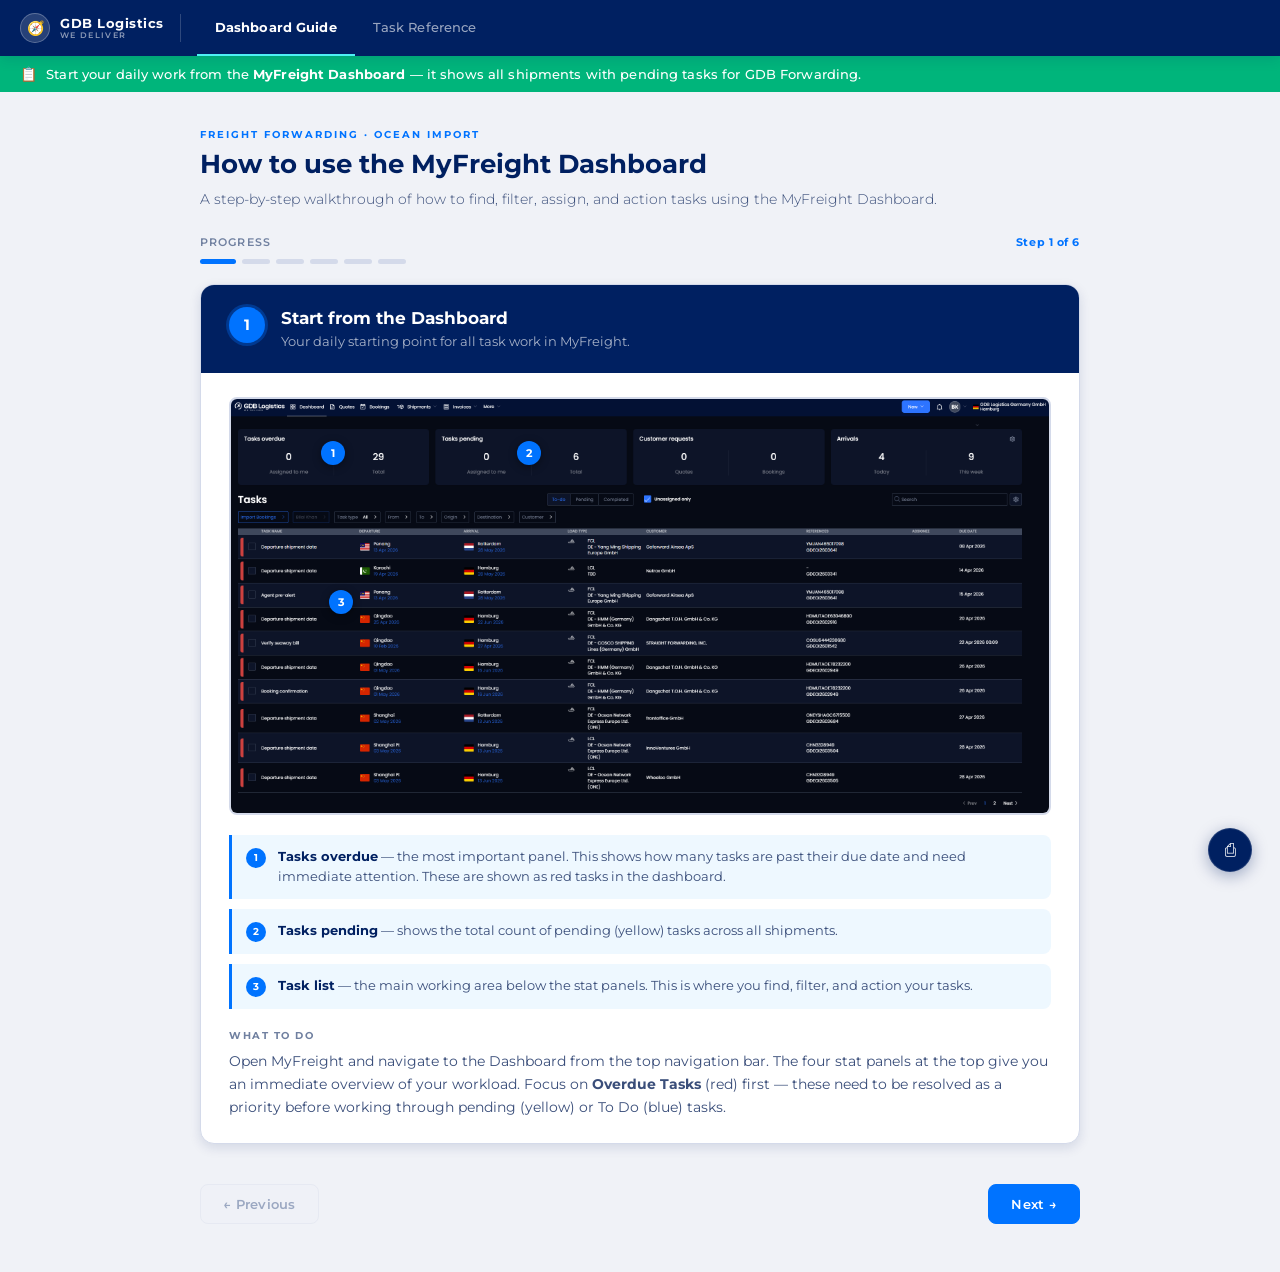
==== dashboard-guide.html @ f1d04373 "Add files via upload" ====
<!DOCTYPE html>
<html lang="en">
<head>
  <meta charset="UTF-8" />
  <meta name="viewport" content="width=device-width, initial-scale=1.0" />
  <title>MyFreight Dashboard Guide · GDB Logistics</title>
  <link rel="stylesheet" href="shared.css" />
  <link rel="stylesheet" href="dashboard-guide.css" />
</head>
<body>

  <!-- ── Topbar ─────────────────────────────────────────── -->
  <header class="topbar">
    <div class="topbar-brand">
      <div class="brand-compass" style="width:30px;height:30px;border-radius:50%;background:rgba(255,255,255,0.15);border:1px solid rgba(255,255,255,0.25);display:flex;align-items:center;justify-content:center;font-size:14px;flex-shrink:0;">🧭</div>
      <div>
        <div class="brand-name">GDB Logistics</div>
        <div class="brand-tagline">WE DELIVER</div>
      </div>
    </div>
    <div class="topbar-divider"></div>
    <nav class="topbar-nav">
      <a href="dashboard-guide.html" class="topbar-nav-item active">Dashboard Guide</a>
      <a href="task-reference-guide.html" class="topbar-nav-item">Task Reference</a>
    </nav>
  </header>

  <!-- ── Banner ────────────────────────────────────────── -->
  <div class="banner">
    <span class="banner-icon">📋</span>
    <span>Start your daily work from the <strong>MyFreight Dashboard</strong> — it shows all shipments with pending tasks for GDB Forwarding.</span>
  </div>

  <!-- ── Page header ───────────────────────────────────── -->
  <div class="page-header">
    <div class="eyebrow">Freight Forwarding · Ocean Import</div>
    <h1 class="page-title">How to use the MyFreight Dashboard</h1>
    <p class="page-subtitle">A step-by-step walkthrough of how to find, filter, assign, and action tasks using the MyFreight Dashboard.</p>
  </div>

  <!-- ── Progress bar ──────────────────────────────────── -->
  <div class="progress-wrap">
    <div class="progress-header">
      <span class="progress-label">Progress</span>
      <span class="step-counter" id="stepCounter">Step 1 of 6</span>
    </div>
    <div class="progress-dots" id="progressDots"></div>
  </div>

  <!-- ── Step container ────────────────────────────────── -->
  <div class="step-container" id="stepContainer"></div>

  <!-- ── Step navigation ───────────────────────────────── -->
  <div class="nav-row" id="navRow">
    <button class="nav-btn" id="btnPrev" onclick="goStep(-1)">← Previous</button>
    <button class="nav-btn primary" id="btnNext" onclick="goStep(1)">Next →</button>
  </div>

  <!-- ── Lightbox ──────────────────────────────────────── -->
  <div id="lightbox" onclick="closeLightbox(event)">
    <button id="lightbox-close" onclick="closeLightbox()">&times;</button>
    <img id="lightbox-img" src="" alt="Screenshot fullscreen" />
    <div id="lightbox-hint">Press ESC or click outside to close</div>
  </div>

  <!-- ── Floating print button ─────────────────────────── -->
  <button class="print-fab" onclick="window.print()" title="Print this page">⎙</button>

  <script src="shared.js"></script>
  <script src="dashboard-guide.js"></script>
</body>
</html>
---- shared.css ----
/* ============================================================
   GloForEx — Shared Styles
   shared.css
   ============================================================ */

@import url('https://fonts.googleapis.com/css2?family=Montserrat:wght@300;400;500;600;700;800&display=swap');

/* ── CSS Custom Properties ─────────────────────────────────── */
:root {
  /* Brand colours */
  --navy:        #002061;
  --navy-light:  #0a2d7a;
  --blue:        #0073FF;
  --blue-dark:   #0058cc;
  --cyan:        #4EF0F4;
  --green:       #00B57B;
  --lime:        #86C200;
  --white:       #FFFFFF;
  --black:       #000000;

  /* Light mode tokens */
  --bg:              #f0f2f7;
  --surface:         #ffffff;
  --surface2:        #f7f9fc;
  --surface-inset:   #eef1f7;
  --border:          #d4daea;
  --border-strong:   #b0bbd4;
  --text-primary:    #002061;
  --text-secondary:  #3a4e7a;
  --text-muted:      #7080a0;
  --text-on-dark:    #ffffff;

  /* Topbar */
  --topbar-bg:   #002061;
  --topbar-text: #ffffff;

  /* Banner */
  --banner-bg:   #00B57B;
  --banner-text: #ffffff;

  /* Shadows */
  --shadow-sm:  0 1px 3px rgba(0,32,97,.08);
  --shadow-md:  0 4px 12px rgba(0,32,97,.12);
  --shadow-lg:  0 8px 24px rgba(0,32,97,.16);

  /* Sizes */
  --topbar-height:    56px;
  --border-radius:    8px;
  --border-radius-sm: 5px;

  /* Transitions */
  --transition: 200ms ease;

  /* Nav */
  --nav-btn-bg:         #eef1f7;
  --nav-btn-text:       #002061;
  --nav-btn-hover:      #0073FF;
  --nav-btn-hover-text: #ffffff;

  /* Warning */
  --warning-bg:     #FFF8E6;
  --warning-border: #F5C842;
  --warning-text:   #7A5C00;

  /* Callout */
  --callout-bg:     #EEF8FF;
  --callout-border: #0073FF;
}

[data-theme="dark"] {
  --bg:              #0d1220;
  --surface:         #151c30;
  --surface2:        #1a2340;
  --surface-inset:   #111828;
  --border:          #253050;
  --border-strong:   #3a4a70;
  --text-primary:    #e8edf8;
  --text-secondary:  #a8b8d8;
  --text-muted:      #6070a0;

  --banner-bg:   #00875a;
  --banner-text: #ffffff;

  --shadow-sm:  0 1px 3px rgba(0,0,0,.3);
  --shadow-md:  0 4px 12px rgba(0,0,0,.4);
  --shadow-lg:  0 8px 24px rgba(0,0,0,.5);

  --nav-btn-bg:   #1a2340;
  --nav-btn-text: #a8b8d8;

  --warning-bg:     #1E1600;
  --warning-border: #A07800;
  --warning-text:   #F0C040;

  --callout-bg:     #0A1525;
  --callout-border: #0073FF;
}

/* ── Reset & Base ──────────────────────────────────────────── */
*, *::before, *::after { box-sizing: border-box; margin: 0; padding: 0; }

html { font-size: 14px; -webkit-font-smoothing: antialiased; }

body {
  font-family: 'Montserrat', sans-serif;
  background: var(--bg);
  color: var(--text-primary);
  min-height: 100vh;
  transition: background var(--transition), color var(--transition);
}

/* ── Topbar ────────────────────────────────────────────────── */
.topbar {
  position: sticky;
  top: 0;
  left: 0;
  right: 0;
  height: var(--topbar-height);
  background: var(--topbar-bg);
  display: flex;
  align-items: stretch;
  padding: 0 24px 0 20px;
  gap: 0;
  z-index: 100;
  box-shadow: var(--shadow-md);
}

/* ── Brand ─────────────────────────────────────────────────── */
.topbar-brand {
  display: flex;
  align-items: center;
  gap: 10px;
  flex-shrink: 0;
  text-decoration: none;
}

.brand-compass {
  width: 30px;
  height: 30px;
  flex-shrink: 0;
}

.brand-name {
  font-size: 13px;
  font-weight: 700;
  color: var(--topbar-text);
  letter-spacing: 0.04em;
  line-height: 1.2;
}

.brand-tagline {
  font-size: 7.5px;
  font-weight: 600;
  color: rgba(255,255,255,0.55);
  letter-spacing: 0.18em;
  text-transform: uppercase;
}

.topbar-divider {
  width: 1px;
  height: 28px;
  background: rgba(255,255,255,0.18);
  flex-shrink: 0;
  align-self: center;
  margin: 0 16px;
}

/* ── Topbar Nav ────────────────────────────────────────────── */
.topbar-nav {
  display: flex;
  align-items: stretch;
  gap: 0;
  flex: 1;
}

.topbar-nav-item {
  display: flex;
  align-items: center;
  padding: 0 18px;
  font-size: 13px;
  font-weight: 500;
  color: rgba(255,255,255,0.6);
  text-decoration: none;
  border-bottom: 2px solid transparent;
  transition: color var(--transition), border-color var(--transition), background var(--transition);
  white-space: nowrap;
  cursor: pointer;
  letter-spacing: 0.01em;
}

.topbar-nav-item:hover {
  color: rgba(255,255,255,0.9);
  background: rgba(255,255,255,0.06);
}

.topbar-nav-item.active {
  color: #ffffff;
  font-weight: 700;
  border-bottom-color: var(--cyan);
}

/* ── Banner ────────────────────────────────────────────────── */
.banner {
  background: var(--banner-bg);
  color: var(--banner-text);
  padding: 9px 20px;
  font-size: 12.5px;
  font-weight: 500;
  display: flex;
  align-items: center;
  gap: 9px;
  letter-spacing: 0.01em;
}

.banner-icon { font-size: 14px; flex-shrink: 0; }

/* ── Floating Print Button ─────────────────────────────────── */
.print-fab {
  position: fixed;
  bottom: 28px;
  right: 28px;
  width: 44px;
  height: 44px;
  border-radius: 50%;
  background: var(--navy);
  border: 1px solid rgba(255,255,255,0.12);
  color: #ffffff;
  font-size: 18px;
  display: flex;
  align-items: center;
  justify-content: center;
  cursor: pointer;
  box-shadow: 0 4px 16px rgba(0,32,97,0.35);
  transition: background var(--transition), transform var(--transition), box-shadow var(--transition);
  z-index: 90;
  line-height: 1;
}

.print-fab:hover {
  background: var(--blue);
  transform: translateY(-2px);
  box-shadow: 0 6px 20px rgba(0,115,255,0.4);
}

.print-fab:active {
  transform: translateY(0);
}

/* ── Scrollbar global ──────────────────────────────────────── */
::-webkit-scrollbar { width: 6px; height: 6px; }
::-webkit-scrollbar-track { background: transparent; }
::-webkit-scrollbar-thumb { background: var(--border-strong); border-radius: 3px; }

/* ── Utility ───────────────────────────────────────────────── */
.hidden { display: none !important; }

/* ── Print ─────────────────────────────────────────────────── */
@media print {
  .topbar,
  .banner,
  .print-fab { display: none !important; }
  body { background: #fff !important; }
}
---- dashboard-guide.css ----
/* ============================================================
   GloForEx — Dashboard Guide
   dashboard-guide.css
   ============================================================ */

/* ── Page header ── */
.page-header {
  padding: 36px 40px 24px;
  max-width: 960px;
  margin: 0 auto;
}

.eyebrow {
  font-size: 10px;
  font-weight: 700;
  letter-spacing: 0.2em;
  color: var(--blue);
  text-transform: uppercase;
  margin-bottom: 8px;
}

.page-title {
  font-size: 26px;
  font-weight: 700;
  color: var(--text-primary);
  margin-bottom: 8px;
  line-height: 1.2;
}

.page-subtitle {
  font-size: 14px;
  font-weight: 300;
  color: var(--text-secondary);
  line-height: 1.6;
  max-width: 800px;
}

/* ── Progress bar ── */
.progress-wrap {
  max-width: 960px;
  margin: 0 auto;
  padding: 0 40px 20px;
}

.progress-header {
  display: flex;
  align-items: center;
  justify-content: space-between;
  margin-bottom: 10px;
}

.progress-label {
  font-size: 11px;
  font-weight: 600;
  color: var(--text-muted);
  letter-spacing: 0.1em;
  text-transform: uppercase;
}

.step-counter {
  font-size: 11px;
  font-weight: 700;
  color: var(--blue);
  letter-spacing: 0.05em;
}

.progress-dots {
  display: flex;
  gap: 6px;
  align-items: center;
}

.dot {
  width: 28px;
  height: 5px;
  border-radius: 3px;
  background: var(--border);
  transition: background 0.3s, width 0.3s;
  cursor: pointer;
}

.dot.active { background: var(--blue); width: 36px; }
.dot.done   { background: var(--green); }

/* ── Step card ── */
.step-container {
  max-width: 960px;
  margin: 0 auto;
  padding: 0 40px 40px;
}

.step-card {
  background: var(--surface);
  border-radius: 14px;
  box-shadow: var(--shadow-md);
  overflow: hidden;
  border: 1px solid var(--border);
  animation: fadeSlide 0.35s ease both;
}

@keyframes fadeSlide {
  from { opacity: 0; transform: translateY(14px); }
  to   { opacity: 1; transform: translateY(0); }
}

.step-header {
  background: var(--navy);
  padding: 22px 28px;
  display: flex;
  align-items: flex-start;
  gap: 16px;
}

.step-num {
  width: 36px;
  height: 36px;
  border-radius: 50%;
  background: var(--blue);
  color: #fff;
  font-size: 15px;
  font-weight: 700;
  display: flex;
  align-items: center;
  justify-content: center;
  flex-shrink: 0;
  box-shadow: 0 0 0 3px rgba(0,115,255,0.3);
}

.step-header-text { flex: 1; }

.step-title {
  font-size: 17px;
  font-weight: 700;
  color: #fff;
  margin-bottom: 4px;
  line-height: 1.3;
}

.step-desc {
  font-size: 12.5px;
  font-weight: 400;
  color: rgba(255,255,255,0.65);
  line-height: 1.5;
}

/* ── Screenshot area ── */
.screenshot-area {
  padding: 24px 28px 0;
  position: relative;
}

.screenshot-frame {
  border: 2px solid var(--border);
  border-radius: 8px;
  overflow: hidden;
  position: relative;
  background: #0A0F1E;
}

.screenshot-frame img {
  width: 100%;
  display: block;
  cursor: zoom-in;
}

/* ── Hotspot markers ── */
.hotspot-num {
  position: absolute;
  width: 24px;
  height: 24px;
  border-radius: 50%;
  background: var(--blue);
  color: #fff;
  font-family: 'Montserrat', sans-serif;
  font-size: 11px;
  font-weight: 700;
  display: flex;
  align-items: center;
  justify-content: center;
  box-shadow: 0 2px 8px rgba(0,0,0,0.4);
  pointer-events: none;
  animation: pulseHotspot 2s ease-in-out infinite;
  z-index: 10;
}

.hotspot-num.warn {
  background: #F5A623;
  animation: pulseWarn 2s ease-in-out infinite;
}

@keyframes pulseHotspot {
  0%, 100% { box-shadow: 0 0 0 0 rgba(0,115,255,0.6), 0 2px 8px rgba(0,0,0,0.4); }
  50%       { box-shadow: 0 0 0 7px rgba(0,115,255,0), 0 2px 8px rgba(0,0,0,0.4); }
}

@keyframes pulseWarn {
  0%, 100% { box-shadow: 0 0 0 0 rgba(245,166,35,0.6), 0 2px 8px rgba(0,0,0,0.4); }
  50%       { box-shadow: 0 0 0 6px rgba(245,166,35,0), 0 2px 8px rgba(0,0,0,0.4); }
}

/* ── Callouts ── */
.callouts {
  padding: 20px 28px 0;
  display: flex;
  flex-direction: column;
  gap: 10px;
}

.callout {
  display: flex;
  gap: 12px;
  align-items: flex-start;
  background: var(--callout-bg);
  border-left: 3px solid var(--callout-border);
  border-radius: 0 8px 8px 0;
  padding: 12px 14px;
}

.callout.warn {
  background: var(--warning-bg);
  border-left-color: var(--warning-border);
}

.callout-num {
  width: 20px;
  height: 20px;
  border-radius: 50%;
  background: var(--blue);
  color: #fff;
  font-size: 10px;
  font-weight: 700;
  display: flex;
  align-items: center;
  justify-content: center;
  flex-shrink: 0;
  margin-top: 1px;
}

.callout.warn .callout-num { background: #F5A623; }

.callout-text {
  font-size: 12.5px;
  font-weight: 400;
  color: var(--text-secondary);
  line-height: 1.6;
}

.callout-text strong {
  font-weight: 700;
  color: var(--text-primary);
}

.callout.warn .callout-text         { color: var(--warning-text); }
.callout.warn .callout-text strong  { color: var(--warning-text); }

/* ── Instruction block ── */
.instruction {
  padding: 20px 28px 24px;
}

.instruction-label {
  font-size: 10px;
  font-weight: 700;
  letter-spacing: 0.15em;
  text-transform: uppercase;
  color: var(--text-muted);
  margin-bottom: 8px;
}

.instruction-text {
  font-size: 13.5px;
  font-weight: 400;
  color: var(--text-secondary);
  line-height: 1.7;
}

/* ── Warning box ── */
.warning-box {
  margin: 0 28px 24px;
  background: var(--warning-bg);
  border: 1px solid var(--warning-border);
  border-radius: 10px;
  padding: 16px 18px;
  display: flex;
  gap: 12px;
  align-items: flex-start;
}

.warning-icon {
  font-size: 18px;
  flex-shrink: 0;
  margin-top: 1px;
}

.warning-text {
  font-size: 12.5px;
  font-weight: 500;
  color: var(--warning-text);
  line-height: 1.65;
}

.warning-text strong { font-weight: 700; }

/* ── Step navigation row ── */
.nav-row {
  max-width: 960px;
  margin: 0 auto;
  padding: 0 40px 48px;
  display: flex;
  align-items: center;
  justify-content: space-between;
}

.nav-btn {
  display: flex;
  align-items: center;
  gap: 8px;
  padding: 11px 22px;
  border-radius: var(--border-radius);
  border: 1px solid var(--border);
  background: var(--nav-btn-bg);
  color: var(--nav-btn-text);
  font-family: 'Montserrat', sans-serif;
  font-size: 13px;
  font-weight: 600;
  cursor: pointer;
  transition: all 0.2s;
  letter-spacing: 0.02em;
}

.nav-btn:hover:not(:disabled) {
  background: var(--nav-btn-hover);
  color: var(--nav-btn-hover-text);
  border-color: var(--nav-btn-hover);
}

.nav-btn:disabled { opacity: 0.35; cursor: not-allowed; }

.nav-btn.primary {
  background: var(--blue);
  color: #fff;
  border-color: var(--blue);
}

.nav-btn.primary:hover:not(:disabled) {
  background: var(--blue-dark);
  border-color: var(--blue-dark);
}

.nav-btn.done-btn {
  background: var(--green);
  color: #fff;
  border-color: var(--green);
}

/* ── Completion screen ── */
.completion {
  max-width: 960px;
  margin: 0 auto;
  padding: 0 40px 48px;
  text-align: center;
  animation: fadeSlide 0.4s ease both;
}

.completion-card {
  background: var(--surface);
  border: 1px solid var(--border);
  border-radius: 16px;
  padding: 48px 40px;
  box-shadow: var(--shadow-md);
}

.completion-icon { font-size: 48px; margin-bottom: 20px; }

.completion-title {
  font-size: 22px;
  font-weight: 700;
  color: var(--text-primary);
  margin-bottom: 12px;
}

.completion-text {
  font-size: 14px;
  font-weight: 300;
  color: var(--text-secondary);
  line-height: 1.7;
  max-width: 500px;
  margin: 0 auto 28px;
}

.completion-steps {
  display: grid;
  grid-template-columns: repeat(3, 1fr);
  gap: 12px;
  margin-bottom: 28px;
}

.recap-item {
  background: var(--surface2);
  border-radius: 10px;
  padding: 14px 12px;
  text-align: left;
}

.recap-num {
  font-size: 10px;
  font-weight: 700;
  color: var(--blue);
  letter-spacing: 0.1em;
  text-transform: uppercase;
  margin-bottom: 4px;
}

.recap-label {
  font-size: 12px;
  font-weight: 600;
  color: var(--text-primary);
  line-height: 1.4;
}

.restart-btn {
  display: inline-flex;
  align-items: center;
  gap: 8px;
  padding: 12px 28px;
  border-radius: var(--border-radius);
  border: 1px solid var(--border);
  background: var(--nav-btn-bg);
  color: var(--nav-btn-text);
  font-family: 'Montserrat', sans-serif;
  font-size: 13px;
  font-weight: 600;
  cursor: pointer;
  transition: all 0.2s;
}

.restart-btn:hover {
  background: var(--blue);
  color: #fff;
  border-color: var(--blue);
}

/* ── Lightbox ── */
#lightbox {
  display: none;
  position: fixed;
  inset: 0;
  background: rgba(0,0,0,0.88);
  z-index: 9999;
  align-items: center;
  justify-content: center;
  animation: lbFadeIn 0.2s ease;
}

#lightbox.open { display: flex; }

@keyframes lbFadeIn {
  from { opacity: 0; }
  to   { opacity: 1; }
}

#lightbox-img {
  max-width: 92vw;
  max-height: 90vh;
  border-radius: 8px;
  box-shadow: 0 20px 80px rgba(0,0,0,0.7);
  object-fit: contain;
  animation: lbZoomIn 0.25s ease;
}

@keyframes lbZoomIn {
  from { transform: scale(0.92); opacity: 0; }
  to   { transform: scale(1);    opacity: 1; }
}

#lightbox-close {
  position: fixed;
  top: 20px;
  right: 24px;
  width: 40px;
  height: 40px;
  border-radius: 50%;
  background: rgba(255,255,255,0.12);
  border: 1px solid rgba(255,255,255,0.2);
  color: #fff;
  font-size: 20px;
  display: flex;
  align-items: center;
  justify-content: center;
  cursor: pointer;
  transition: background 0.2s;
  line-height: 1;
}

#lightbox-close:hover { background: rgba(255,255,255,0.25); }

#lightbox-hint {
  position: fixed;
  bottom: 24px;
  left: 50%;
  transform: translateX(-50%);
  font-family: 'Montserrat', sans-serif;
  font-size: 11px;
  color: rgba(255,255,255,0.4);
  letter-spacing: 0.08em;
  pointer-events: none;
}

/* ── Print overrides ── */
@media print {
  .nav-row,
  #lightbox { display: none !important; }

  .step-card {
    box-shadow: none !important;
    border: 1px solid #ccc !important;
    break-inside: avoid;
  }

  .hotspot-num,
  .callout-num,
  .step-num {
    animation: none !important;
    box-shadow: none !important;
    -webkit-print-color-adjust: exact;
    print-color-adjust: exact;
  }

  .screenshot-frame img { max-width: 100%; }
}
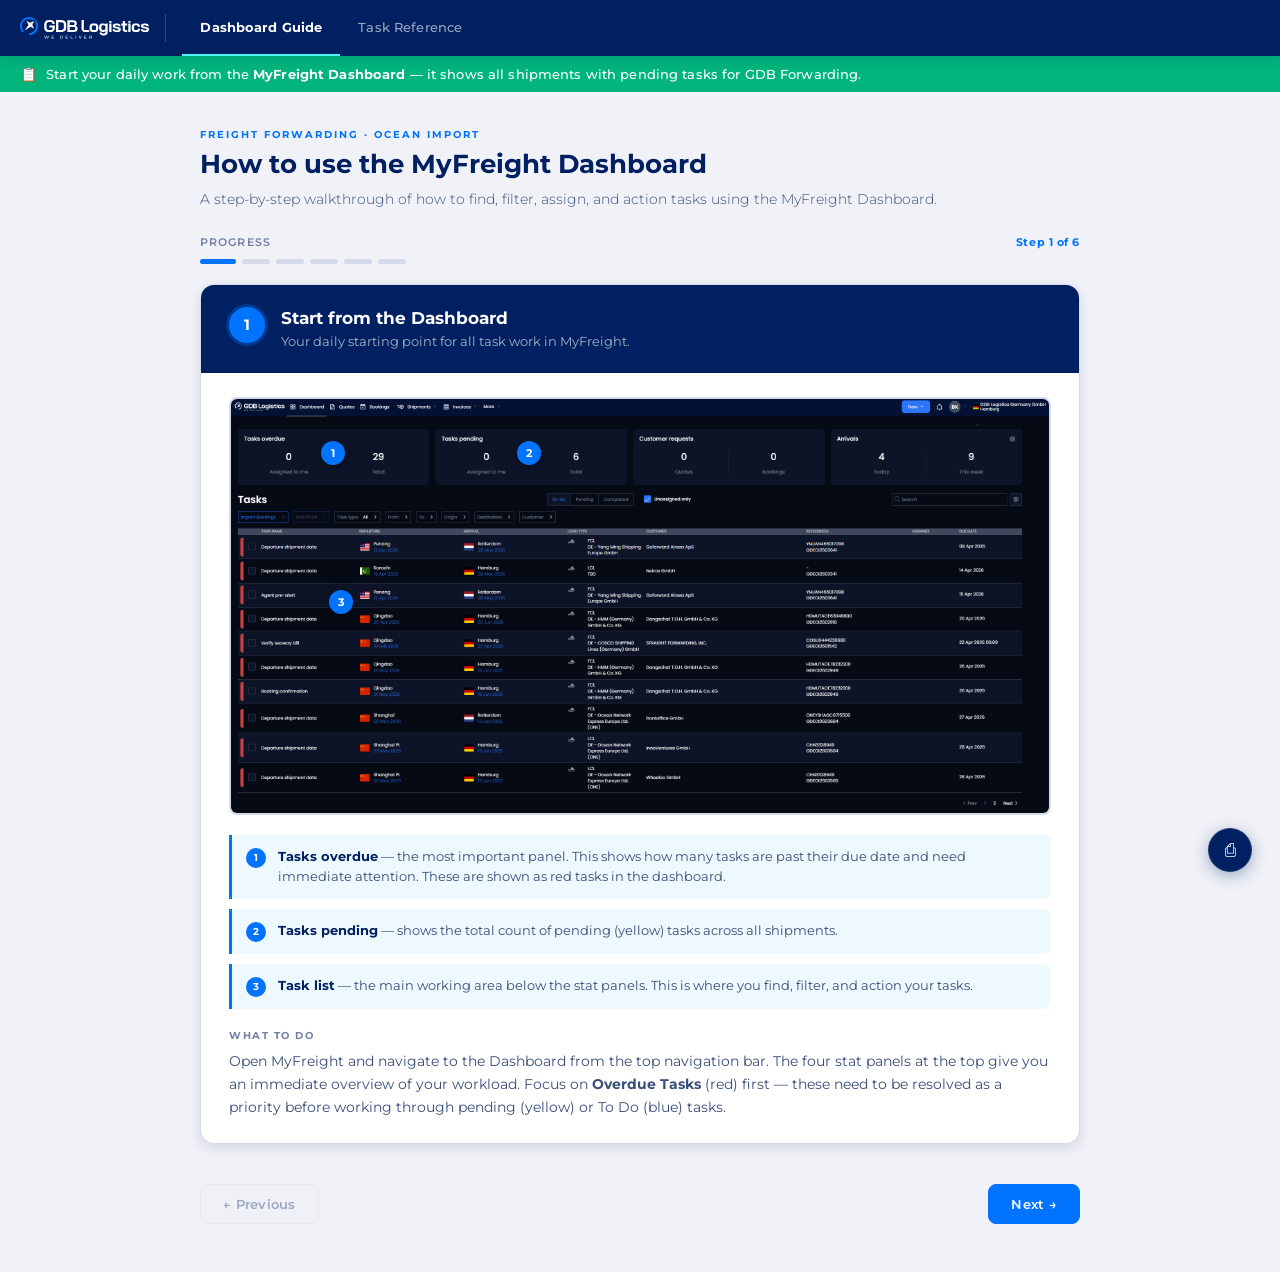
==== commit 5a8fa524: "Replace brand elements with logo image" ====
--- a/dashboard-guide.html
+++ b/dashboard-guide.html
@@ -12,11 +12,7 @@
   <!-- ── Topbar ─────────────────────────────────────────── -->
   <header class="topbar">
     <div class="topbar-brand">
-      <div class="brand-compass" style="width:30px;height:30px;border-radius:50%;background:rgba(255,255,255,0.15);border:1px solid rgba(255,255,255,0.25);display:flex;align-items:center;justify-content:center;font-size:14px;flex-shrink:0;">🧭</div>
-      <div>
-        <div class="brand-name">GDB Logistics</div>
-        <div class="brand-tagline">WE DELIVER</div>
-      </div>
+      <img src="Logo-GDB-landscape.svg" alt="GDB Logistics" class="brand-logo" />
     </div>
     <div class="topbar-divider"></div>
     <nav class="topbar-nav">
--- a/shared.css
+++ b/shared.css
@@ -134,10 +134,11 @@
   text-decoration: none;
 }
 
-.brand-compass {
-  width: 30px;
-  height: 30px;
+.brand-logo {
+  height: 22px;
+  width: auto;
   flex-shrink: 0;
+  display: block;
 }
 
 .brand-name {
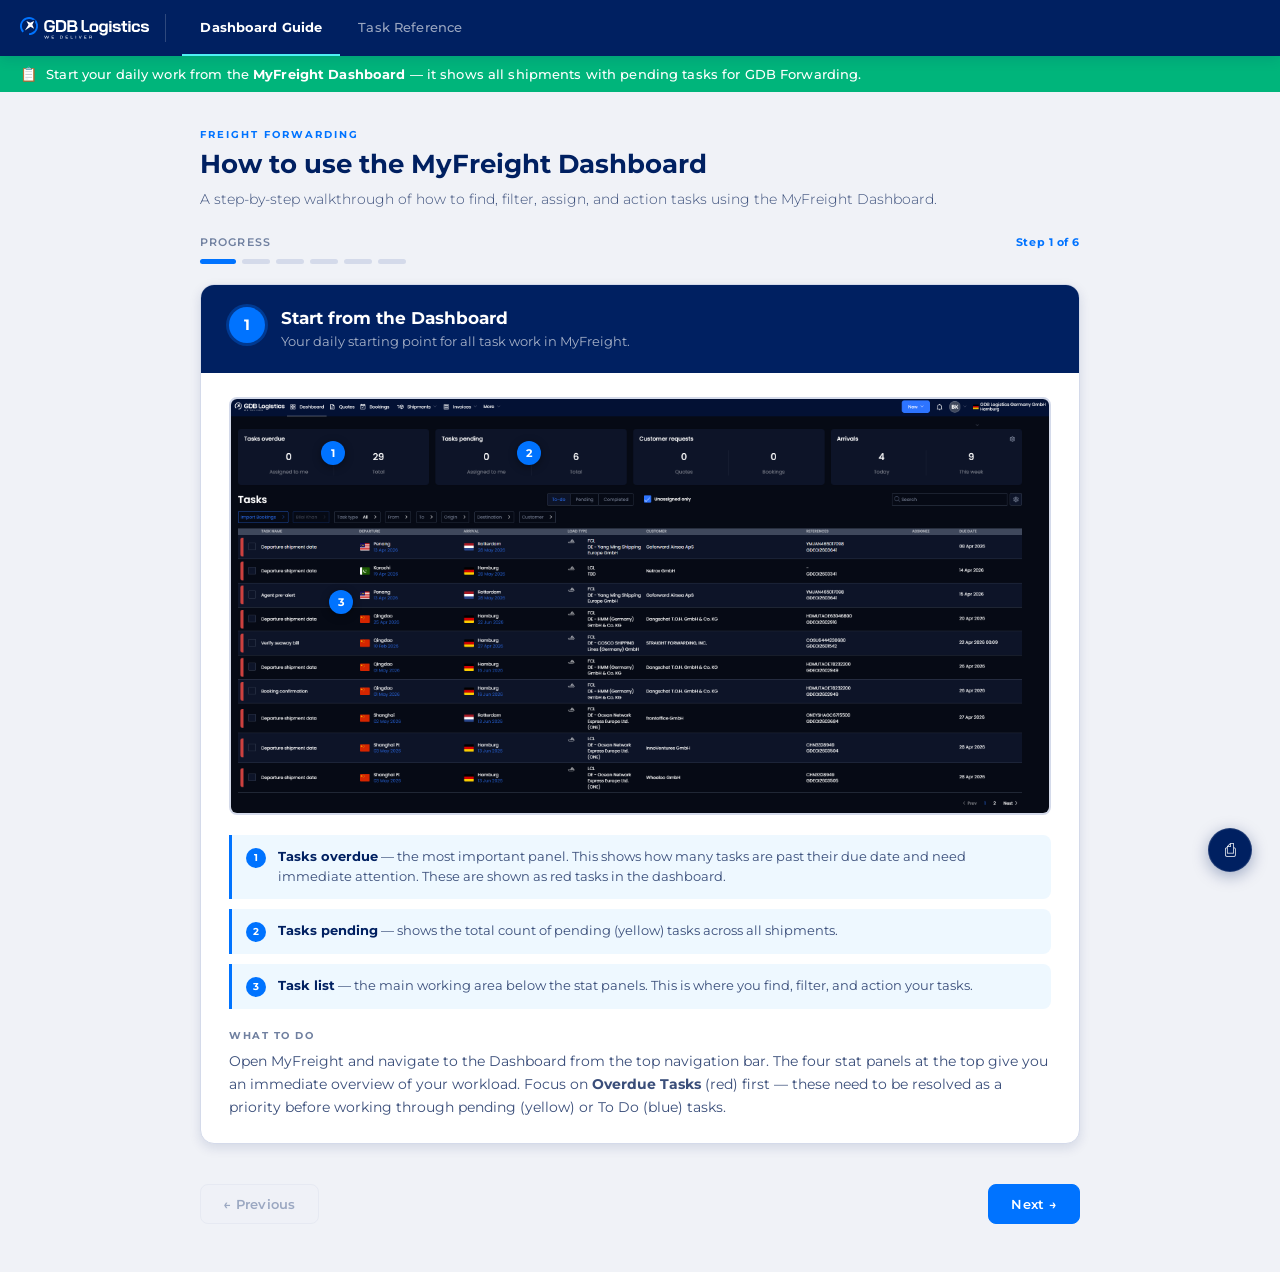
==== commit 033e8877: "chore: modality+direction filter hidden until more than 1 modality/direction is added" ====
--- a/dashboard-guide.html
+++ b/dashboard-guide.html
@@ -4,15 +4,15 @@
   <meta charset="UTF-8" />
   <meta name="viewport" content="width=device-width, initial-scale=1.0" />
   <title>MyFreight Dashboard Guide · GDB Logistics</title>
-  <link rel="stylesheet" href="shared.css" />
-  <link rel="stylesheet" href="dashboard-guide.css" />
+  <link rel="stylesheet" href="css/shared.css" />
+  <link rel="stylesheet" href="css/dashboard-guide.css" />
 </head>
 <body>
 
   <!-- ── Topbar ─────────────────────────────────────────── -->
   <header class="topbar">
     <div class="topbar-brand">
-      <img src="Logo-GDB-landscape.svg" alt="GDB Logistics" class="brand-logo" />
+      <img src="assets/Logo-GDB-landscape.svg" alt="GDB Logistics" class="brand-logo" />
     </div>
     <div class="topbar-divider"></div>
     <nav class="topbar-nav">
@@ -29,7 +29,7 @@
 
   <!-- ── Page header ───────────────────────────────────── -->
   <div class="page-header">
-    <div class="eyebrow">Freight Forwarding · Ocean Import</div>
+    <div class="eyebrow">Freight Forwarding</div>
     <h1 class="page-title">How to use the MyFreight Dashboard</h1>
     <p class="page-subtitle">A step-by-step walkthrough of how to find, filter, assign, and action tasks using the MyFreight Dashboard.</p>
   </div>
@@ -62,7 +62,7 @@
   <!-- ── Floating print button ─────────────────────────── -->
   <button class="print-fab" onclick="window.print()" title="Print this page">⎙</button>
 
-  <script src="shared.js"></script>
-  <script src="dashboard-guide.js"></script>
+  <script src="js/shared.js"></script>
+  <script src="js/dashboard-guide.js"></script>
 </body>
 </html>
--- a/css/shared.css
+++ b/css/shared.css
@@ -0,0 +1,264 @@
+/* ============================================================
+   GloForEx — Shared Styles
+   shared.css
+   ============================================================ */
+
+@import url('https://fonts.googleapis.com/css2?family=Montserrat:wght@300;400;500;600;700;800&display=swap');
+
+/* ── CSS Custom Properties ─────────────────────────────────── */
+:root {
+  /* Brand colours */
+  --navy:        #002061;
+  --navy-light:  #0a2d7a;
+  --blue:        #0073FF;
+  --blue-dark:   #0058cc;
+  --cyan:        #4EF0F4;
+  --green:       #00B57B;
+  --lime:        #86C200;
+  --white:       #FFFFFF;
+  --black:       #000000;
+
+  /* Light mode tokens */
+  --bg:              #f0f2f7;
+  --surface:         #ffffff;
+  --surface2:        #f7f9fc;
+  --surface-inset:   #eef1f7;
+  --border:          #d4daea;
+  --border-strong:   #b0bbd4;
+  --text-primary:    #002061;
+  --text-secondary:  #3a4e7a;
+  --text-muted:      #7080a0;
+  --text-on-dark:    #ffffff;
+
+  /* Topbar */
+  --topbar-bg:   #002061;
+  --topbar-text: #ffffff;
+
+  /* Banner */
+  --banner-bg:   #00B57B;
+  --banner-text: #ffffff;
+
+  /* Shadows */
+  --shadow-sm:  0 1px 3px rgba(0,32,97,.08);
+  --shadow-md:  0 4px 12px rgba(0,32,97,.12);
+  --shadow-lg:  0 8px 24px rgba(0,32,97,.16);
+
+  /* Sizes */
+  --topbar-height:    56px;
+  --border-radius:    8px;
+  --border-radius-sm: 5px;
+
+  /* Transitions */
+  --transition: 200ms ease;
+
+  /* Nav */
+  --nav-btn-bg:         #eef1f7;
+  --nav-btn-text:       #002061;
+  --nav-btn-hover:      #0073FF;
+  --nav-btn-hover-text: #ffffff;
+
+  /* Warning */
+  --warning-bg:     #FFF8E6;
+  --warning-border: #F5C842;
+  --warning-text:   #7A5C00;
+
+  /* Callout */
+  --callout-bg:     #EEF8FF;
+  --callout-border: #0073FF;
+}
+
+[data-theme="dark"] {
+  --bg:              #0d1220;
+  --surface:         #151c30;
+  --surface2:        #1a2340;
+  --surface-inset:   #111828;
+  --border:          #253050;
+  --border-strong:   #3a4a70;
+  --text-primary:    #e8edf8;
+  --text-secondary:  #a8b8d8;
+  --text-muted:      #6070a0;
+
+  --banner-bg:   #00875a;
+  --banner-text: #ffffff;
+
+  --shadow-sm:  0 1px 3px rgba(0,0,0,.3);
+  --shadow-md:  0 4px 12px rgba(0,0,0,.4);
+  --shadow-lg:  0 8px 24px rgba(0,0,0,.5);
+
+  --nav-btn-bg:   #1a2340;
+  --nav-btn-text: #a8b8d8;
+
+  --warning-bg:     #1E1600;
+  --warning-border: #A07800;
+  --warning-text:   #F0C040;
+
+  --callout-bg:     #0A1525;
+  --callout-border: #0073FF;
+}
+
+/* ── Reset & Base ──────────────────────────────────────────── */
+*, *::before, *::after { box-sizing: border-box; margin: 0; padding: 0; }
+
+html { font-size: 14px; -webkit-font-smoothing: antialiased; }
+
+body {
+  font-family: 'Montserrat', sans-serif;
+  background: var(--bg);
+  color: var(--text-primary);
+  min-height: 100vh;
+  transition: background var(--transition), color var(--transition);
+}
+
+/* ── Topbar ────────────────────────────────────────────────── */
+.topbar {
+  position: sticky;
+  top: 0;
+  left: 0;
+  right: 0;
+  height: var(--topbar-height);
+  background: var(--topbar-bg);
+  display: flex;
+  align-items: stretch;
+  padding: 0 24px 0 20px;
+  gap: 0;
+  z-index: 100;
+  box-shadow: var(--shadow-md);
+}
+
+/* ── Brand ─────────────────────────────────────────────────── */
+.topbar-brand {
+  display: flex;
+  align-items: center;
+  gap: 10px;
+  flex-shrink: 0;
+  text-decoration: none;
+}
+
+.brand-logo {
+  height: 22px;
+  width: auto;
+  flex-shrink: 0;
+  display: block;
+}
+
+.brand-name {
+  font-size: 13px;
+  font-weight: 700;
+  color: var(--topbar-text);
+  letter-spacing: 0.04em;
+  line-height: 1.2;
+}
+
+.brand-tagline {
+  font-size: 7.5px;
+  font-weight: 600;
+  color: rgba(255,255,255,0.55);
+  letter-spacing: 0.18em;
+  text-transform: uppercase;
+}
+
+.topbar-divider {
+  width: 1px;
+  height: 28px;
+  background: rgba(255,255,255,0.18);
+  flex-shrink: 0;
+  align-self: center;
+  margin: 0 16px;
+}
+
+/* ── Topbar Nav ────────────────────────────────────────────── */
+.topbar-nav {
+  display: flex;
+  align-items: stretch;
+  gap: 0;
+  flex: 1;
+}
+
+.topbar-nav-item {
+  display: flex;
+  align-items: center;
+  padding: 0 18px;
+  font-size: 13px;
+  font-weight: 500;
+  color: rgba(255,255,255,0.6);
+  text-decoration: none;
+  border-bottom: 2px solid transparent;
+  transition: color var(--transition), border-color var(--transition), background var(--transition);
+  white-space: nowrap;
+  cursor: pointer;
+  letter-spacing: 0.01em;
+}
+
+.topbar-nav-item:hover {
+  color: rgba(255,255,255,0.9);
+  background: rgba(255,255,255,0.06);
+}
+
+.topbar-nav-item.active {
+  color: #ffffff;
+  font-weight: 700;
+  border-bottom-color: var(--cyan);
+}
+
+/* ── Banner ────────────────────────────────────────────────── */
+.banner {
+  background: var(--banner-bg);
+  color: var(--banner-text);
+  padding: 9px 20px;
+  font-size: 12.5px;
+  font-weight: 500;
+  display: flex;
+  align-items: center;
+  gap: 9px;
+  letter-spacing: 0.01em;
+}
+
+.banner-icon { font-size: 14px; flex-shrink: 0; }
+
+/* ── Floating Print Button ─────────────────────────────────── */
+.print-fab {
+  position: fixed;
+  bottom: 28px;
+  right: 28px;
+  width: 44px;
+  height: 44px;
+  border-radius: 50%;
+  background: var(--navy);
+  border: 1px solid rgba(255,255,255,0.12);
+  color: #ffffff;
+  font-size: 18px;
+  display: flex;
+  align-items: center;
+  justify-content: center;
+  cursor: pointer;
+  box-shadow: 0 4px 16px rgba(0,32,97,0.35);
+  transition: background var(--transition), transform var(--transition), box-shadow var(--transition);
+  z-index: 90;
+  line-height: 1;
+}
+
+.print-fab:hover {
+  background: var(--blue);
+  transform: translateY(-2px);
+  box-shadow: 0 6px 20px rgba(0,115,255,0.4);
+}
+
+.print-fab:active {
+  transform: translateY(0);
+}
+
+/* ── Scrollbar global ──────────────────────────────────────── */
+::-webkit-scrollbar { width: 6px; height: 6px; }
+::-webkit-scrollbar-track { background: transparent; }
+::-webkit-scrollbar-thumb { background: var(--border-strong); border-radius: 3px; }
+
+/* ── Utility ───────────────────────────────────────────────── */
+.hidden { display: none !important; }
+
+/* ── Print ─────────────────────────────────────────────────── */
+@media print {
+  .topbar,
+  .banner,
+  .print-fab { display: none !important; }
+  body { background: #fff !important; }
+}
--- a/css/dashboard-guide.css
+++ b/css/dashboard-guide.css
@@ -0,0 +1,530 @@
+/* ============================================================
+   GloForEx — Dashboard Guide
+   dashboard-guide.css
+   ============================================================ */
+
+/* ── Page header ── */
+.page-header {
+  padding: 36px 40px 24px;
+  max-width: 960px;
+  margin: 0 auto;
+}
+
+.eyebrow {
+  font-size: 10px;
+  font-weight: 700;
+  letter-spacing: 0.2em;
+  color: var(--blue);
+  text-transform: uppercase;
+  margin-bottom: 8px;
+}
+
+.page-title {
+  font-size: 26px;
+  font-weight: 700;
+  color: var(--text-primary);
+  margin-bottom: 8px;
+  line-height: 1.2;
+}
+
+.page-subtitle {
+  font-size: 14px;
+  font-weight: 300;
+  color: var(--text-secondary);
+  line-height: 1.6;
+  max-width: 800px;
+}
+
+/* ── Progress bar ── */
+.progress-wrap {
+  max-width: 960px;
+  margin: 0 auto;
+  padding: 0 40px 20px;
+}
+
+.progress-header {
+  display: flex;
+  align-items: center;
+  justify-content: space-between;
+  margin-bottom: 10px;
+}
+
+.progress-label {
+  font-size: 11px;
+  font-weight: 600;
+  color: var(--text-muted);
+  letter-spacing: 0.1em;
+  text-transform: uppercase;
+}
+
+.step-counter {
+  font-size: 11px;
+  font-weight: 700;
+  color: var(--blue);
+  letter-spacing: 0.05em;
+}
+
+.progress-dots {
+  display: flex;
+  gap: 6px;
+  align-items: center;
+}
+
+.dot {
+  width: 28px;
+  height: 5px;
+  border-radius: 3px;
+  background: var(--border);
+  transition: background 0.3s, width 0.3s;
+  cursor: pointer;
+}
+
+.dot.active { background: var(--blue); width: 36px; }
+.dot.done   { background: var(--green); }
+
+/* ── Step card ── */
+.step-container {
+  max-width: 960px;
+  margin: 0 auto;
+  padding: 0 40px 40px;
+}
+
+.step-card {
+  background: var(--surface);
+  border-radius: 14px;
+  box-shadow: var(--shadow-md);
+  overflow: hidden;
+  border: 1px solid var(--border);
+  animation: fadeSlide 0.35s ease both;
+}
+
+@keyframes fadeSlide {
+  from { opacity: 0; transform: translateY(14px); }
+  to   { opacity: 1; transform: translateY(0); }
+}
+
+.step-header {
+  background: var(--navy);
+  padding: 22px 28px;
+  display: flex;
+  align-items: flex-start;
+  gap: 16px;
+}
+
+.step-num {
+  width: 36px;
+  height: 36px;
+  border-radius: 50%;
+  background: var(--blue);
+  color: #fff;
+  font-size: 15px;
+  font-weight: 700;
+  display: flex;
+  align-items: center;
+  justify-content: center;
+  flex-shrink: 0;
+  box-shadow: 0 0 0 3px rgba(0,115,255,0.3);
+}
+
+.step-header-text { flex: 1; }
+
+.step-title {
+  font-size: 17px;
+  font-weight: 700;
+  color: #fff;
+  margin-bottom: 4px;
+  line-height: 1.3;
+}
+
+.step-desc {
+  font-size: 12.5px;
+  font-weight: 400;
+  color: rgba(255,255,255,0.65);
+  line-height: 1.5;
+}
+
+/* ── Screenshot area ── */
+.screenshot-area {
+  padding: 24px 28px 0;
+  position: relative;
+}
+
+.screenshot-frame {
+  border: 2px solid var(--border);
+  border-radius: 8px;
+  overflow: hidden;
+  position: relative;
+  background: #0A0F1E;
+}
+
+.screenshot-frame img {
+  width: 100%;
+  display: block;
+  cursor: zoom-in;
+}
+
+/* ── Hotspot markers ── */
+.hotspot-num {
+  position: absolute;
+  width: 24px;
+  height: 24px;
+  border-radius: 50%;
+  background: var(--blue);
+  color: #fff;
+  font-family: 'Montserrat', sans-serif;
+  font-size: 11px;
+  font-weight: 700;
+  display: flex;
+  align-items: center;
+  justify-content: center;
+  box-shadow: 0 2px 8px rgba(0,0,0,0.4);
+  pointer-events: none;
+  animation: pulseHotspot 2s ease-in-out infinite;
+  z-index: 10;
+}
+
+.hotspot-num.warn {
+  background: #F5A623;
+  animation: pulseWarn 2s ease-in-out infinite;
+}
+
+@keyframes pulseHotspot {
+  0%, 100% { box-shadow: 0 0 0 0 rgba(0,115,255,0.6), 0 2px 8px rgba(0,0,0,0.4); }
+  50%       { box-shadow: 0 0 0 7px rgba(0,115,255,0), 0 2px 8px rgba(0,0,0,0.4); }
+}
+
+@keyframes pulseWarn {
+  0%, 100% { box-shadow: 0 0 0 0 rgba(245,166,35,0.6), 0 2px 8px rgba(0,0,0,0.4); }
+  50%       { box-shadow: 0 0 0 6px rgba(245,166,35,0), 0 2px 8px rgba(0,0,0,0.4); }
+}
+
+/* ── Callouts ── */
+.callouts {
+  padding: 20px 28px 0;
+  display: flex;
+  flex-direction: column;
+  gap: 10px;
+}
+
+.callout {
+  display: flex;
+  gap: 12px;
+  align-items: flex-start;
+  background: var(--callout-bg);
+  border-left: 3px solid var(--callout-border);
+  border-radius: 0 8px 8px 0;
+  padding: 12px 14px;
+}
+
+.callout.warn {
+  background: var(--warning-bg);
+  border-left-color: var(--warning-border);
+}
+
+.callout-num {
+  width: 20px;
+  height: 20px;
+  border-radius: 50%;
+  background: var(--blue);
+  color: #fff;
+  font-size: 10px;
+  font-weight: 700;
+  display: flex;
+  align-items: center;
+  justify-content: center;
+  flex-shrink: 0;
+  margin-top: 1px;
+}
+
+.callout.warn .callout-num { background: #F5A623; }
+
+.callout-text {
+  font-size: 12.5px;
+  font-weight: 400;
+  color: var(--text-secondary);
+  line-height: 1.6;
+}
+
+.callout-text strong {
+  font-weight: 700;
+  color: var(--text-primary);
+}
+
+.callout.warn .callout-text         { color: var(--warning-text); }
+.callout.warn .callout-text strong  { color: var(--warning-text); }
+
+/* ── Instruction block ── */
+.instruction {
+  padding: 20px 28px 24px;
+}
+
+.instruction-label {
+  font-size: 10px;
+  font-weight: 700;
+  letter-spacing: 0.15em;
+  text-transform: uppercase;
+  color: var(--text-muted);
+  margin-bottom: 8px;
+}
+
+.instruction-text {
+  font-size: 13.5px;
+  font-weight: 400;
+  color: var(--text-secondary);
+  line-height: 1.7;
+}
+
+/* ── Warning box ── */
+.warning-box {
+  margin: 0 28px 24px;
+  background: var(--warning-bg);
+  border: 1px solid var(--warning-border);
+  border-radius: 10px;
+  padding: 16px 18px;
+  display: flex;
+  gap: 12px;
+  align-items: flex-start;
+}
+
+.warning-icon {
+  font-size: 18px;
+  flex-shrink: 0;
+  margin-top: 1px;
+}
+
+.warning-text {
+  font-size: 12.5px;
+  font-weight: 500;
+  color: var(--warning-text);
+  line-height: 1.65;
+}
+
+.warning-text strong { font-weight: 700; }
+
+/* ── Step navigation row ── */
+.nav-row {
+  max-width: 960px;
+  margin: 0 auto;
+  padding: 0 40px 48px;
+  display: flex;
+  align-items: center;
+  justify-content: space-between;
+}
+
+.nav-btn {
+  display: flex;
+  align-items: center;
+  gap: 8px;
+  padding: 11px 22px;
+  border-radius: var(--border-radius);
+  border: 1px solid var(--border);
+  background: var(--nav-btn-bg);
+  color: var(--nav-btn-text);
+  font-family: 'Montserrat', sans-serif;
+  font-size: 13px;
+  font-weight: 600;
+  cursor: pointer;
+  transition: all 0.2s;
+  letter-spacing: 0.02em;
+}
+
+.nav-btn:hover:not(:disabled) {
+  background: var(--nav-btn-hover);
+  color: var(--nav-btn-hover-text);
+  border-color: var(--nav-btn-hover);
+}
+
+.nav-btn:disabled { opacity: 0.35; cursor: not-allowed; }
+
+.nav-btn.primary {
+  background: var(--blue);
+  color: #fff;
+  border-color: var(--blue);
+}
+
+.nav-btn.primary:hover:not(:disabled) {
+  background: var(--blue-dark);
+  border-color: var(--blue-dark);
+}
+
+.nav-btn.done-btn {
+  background: var(--green);
+  color: #fff;
+  border-color: var(--green);
+}
+
+/* ── Completion screen ── */
+.completion {
+  max-width: 960px;
+  margin: 0 auto;
+  padding: 0 40px 48px;
+  text-align: center;
+  animation: fadeSlide 0.4s ease both;
+}
+
+.completion-card {
+  background: var(--surface);
+  border: 1px solid var(--border);
+  border-radius: 16px;
+  padding: 48px 40px;
+  box-shadow: var(--shadow-md);
+}
+
+.completion-icon { font-size: 48px; margin-bottom: 20px; }
+
+.completion-title {
+  font-size: 22px;
+  font-weight: 700;
+  color: var(--text-primary);
+  margin-bottom: 12px;
+}
+
+.completion-text {
+  font-size: 14px;
+  font-weight: 300;
+  color: var(--text-secondary);
+  line-height: 1.7;
+  max-width: 500px;
+  margin: 0 auto 28px;
+}
+
+.completion-steps {
+  display: grid;
+  grid-template-columns: repeat(3, 1fr);
+  gap: 12px;
+  margin-bottom: 28px;
+}
+
+.recap-item {
+  background: var(--surface2);
+  border-radius: 10px;
+  padding: 14px 12px;
+  text-align: left;
+}
+
+.recap-num {
+  font-size: 10px;
+  font-weight: 700;
+  color: var(--blue);
+  letter-spacing: 0.1em;
+  text-transform: uppercase;
+  margin-bottom: 4px;
+}
+
+.recap-label {
+  font-size: 12px;
+  font-weight: 600;
+  color: var(--text-primary);
+  line-height: 1.4;
+}
+
+.restart-btn {
+  display: inline-flex;
+  align-items: center;
+  gap: 8px;
+  padding: 12px 28px;
+  border-radius: var(--border-radius);
+  border: 1px solid var(--border);
+  background: var(--nav-btn-bg);
+  color: var(--nav-btn-text);
+  font-family: 'Montserrat', sans-serif;
+  font-size: 13px;
+  font-weight: 600;
+  cursor: pointer;
+  transition: all 0.2s;
+}
+
+.restart-btn:hover {
+  background: var(--blue);
+  color: #fff;
+  border-color: var(--blue);
+}
+
+/* ── Lightbox ── */
+#lightbox {
+  display: none;
+  position: fixed;
+  inset: 0;
+  background: rgba(0,0,0,0.88);
+  z-index: 9999;
+  align-items: center;
+  justify-content: center;
+  animation: lbFadeIn 0.2s ease;
+}
+
+#lightbox.open { display: flex; }
+
+@keyframes lbFadeIn {
+  from { opacity: 0; }
+  to   { opacity: 1; }
+}
+
+#lightbox-img {
+  max-width: 92vw;
+  max-height: 90vh;
+  border-radius: 8px;
+  box-shadow: 0 20px 80px rgba(0,0,0,0.7);
+  object-fit: contain;
+  animation: lbZoomIn 0.25s ease;
+}
+
+@keyframes lbZoomIn {
+  from { transform: scale(0.92); opacity: 0; }
+  to   { transform: scale(1);    opacity: 1; }
+}
+
+#lightbox-close {
+  position: fixed;
+  top: 20px;
+  right: 24px;
+  width: 40px;
+  height: 40px;
+  border-radius: 50%;
+  background: rgba(255,255,255,0.12);
+  border: 1px solid rgba(255,255,255,0.2);
+  color: #fff;
+  font-size: 20px;
+  display: flex;
+  align-items: center;
+  justify-content: center;
+  cursor: pointer;
+  transition: background 0.2s;
+  line-height: 1;
+}
+
+#lightbox-close:hover { background: rgba(255,255,255,0.25); }
+
+#lightbox-hint {
+  position: fixed;
+  bottom: 24px;
+  left: 50%;
+  transform: translateX(-50%);
+  font-family: 'Montserrat', sans-serif;
+  font-size: 11px;
+  color: rgba(255,255,255,0.4);
+  letter-spacing: 0.08em;
+  pointer-events: none;
+}
+
+/* ── Print overrides ── */
+@media print {
+  .nav-row,
+  #lightbox { display: none !important; }
+
+  .step-card {
+    box-shadow: none !important;
+    border: 1px solid #ccc !important;
+    break-inside: avoid;
+  }
+
+  .hotspot-num,
+  .callout-num,
+  .step-num {
+    animation: none !important;
+    box-shadow: none !important;
+    -webkit-print-color-adjust: exact;
+    print-color-adjust: exact;
+  }
+
+  .screenshot-frame img { max-width: 100%; }
+}
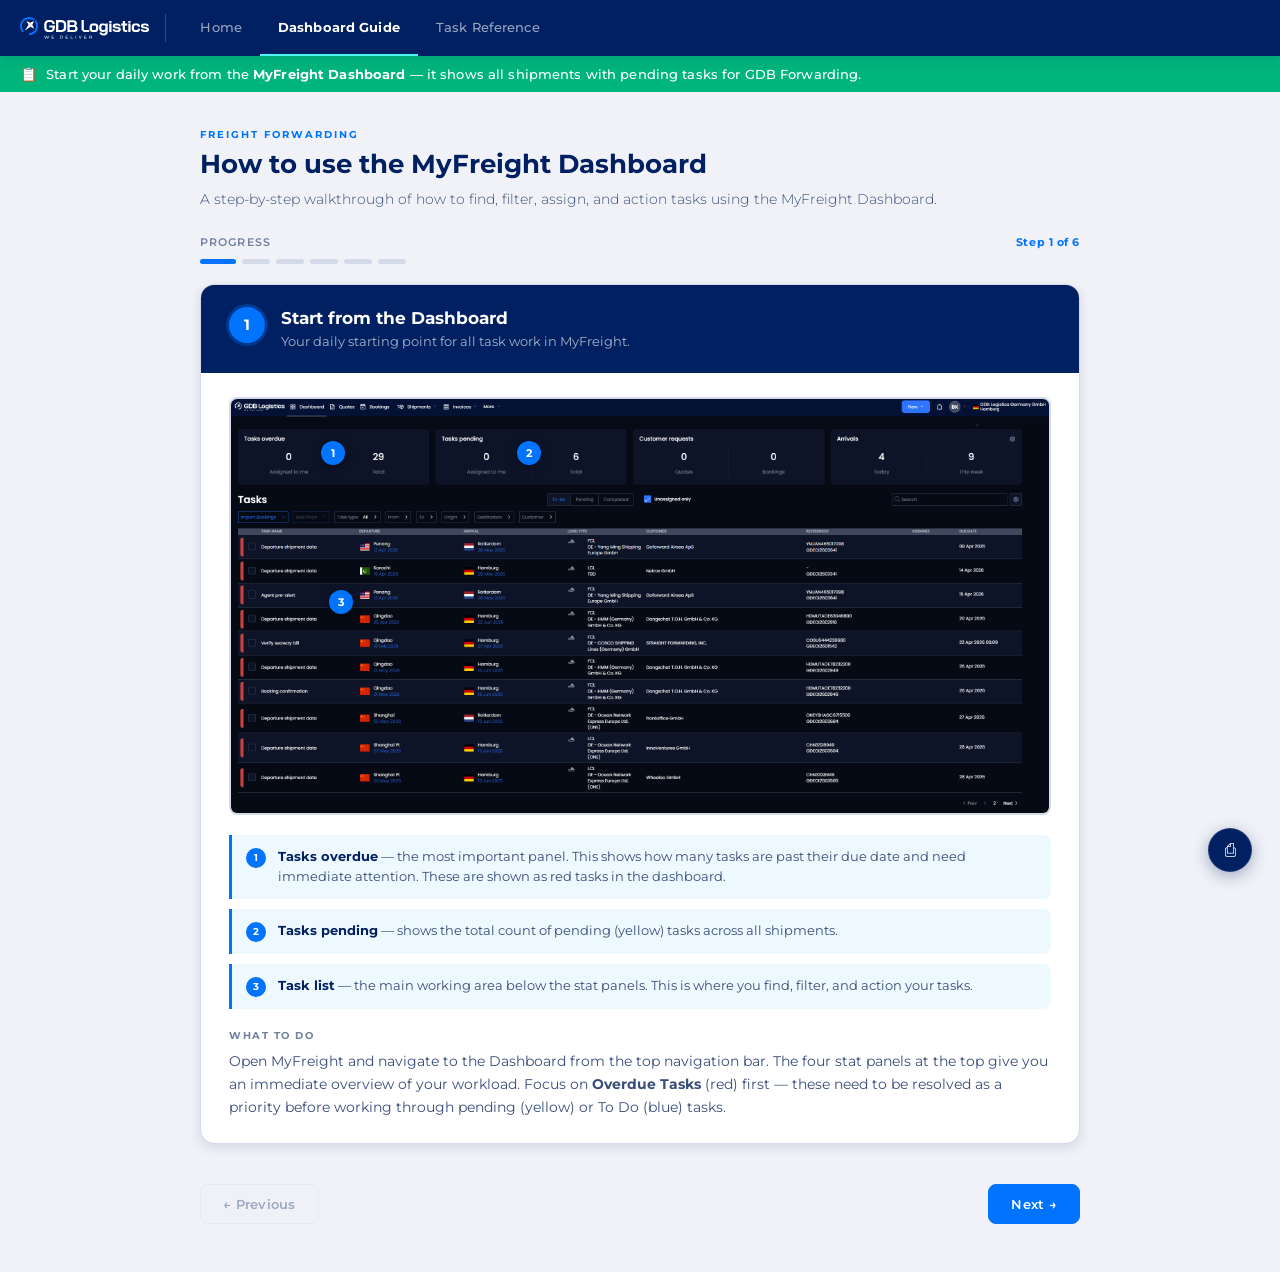
==== commit 5216bcdf: "Add hub landing page as central entry point for multi-app docs Creates /index.html and /css/hub.css " ====
--- a/dashboard-guide.html
+++ b/dashboard-guide.html
@@ -11,11 +11,12 @@
 
   <!-- ── Topbar ─────────────────────────────────────────── -->
   <header class="topbar">
-    <div class="topbar-brand">
+    <a href="index.html" class="topbar-brand">
       <img src="assets/Logo-GDB-landscape.svg" alt="GDB Logistics" class="brand-logo" />
-    </div>
+    </a>
     <div class="topbar-divider"></div>
     <nav class="topbar-nav">
+      <a href="index.html" class="topbar-nav-item">Home</a>
       <a href="dashboard-guide.html" class="topbar-nav-item active">Dashboard Guide</a>
       <a href="task-reference-guide.html" class="topbar-nav-item">Task Reference</a>
     </nav>
